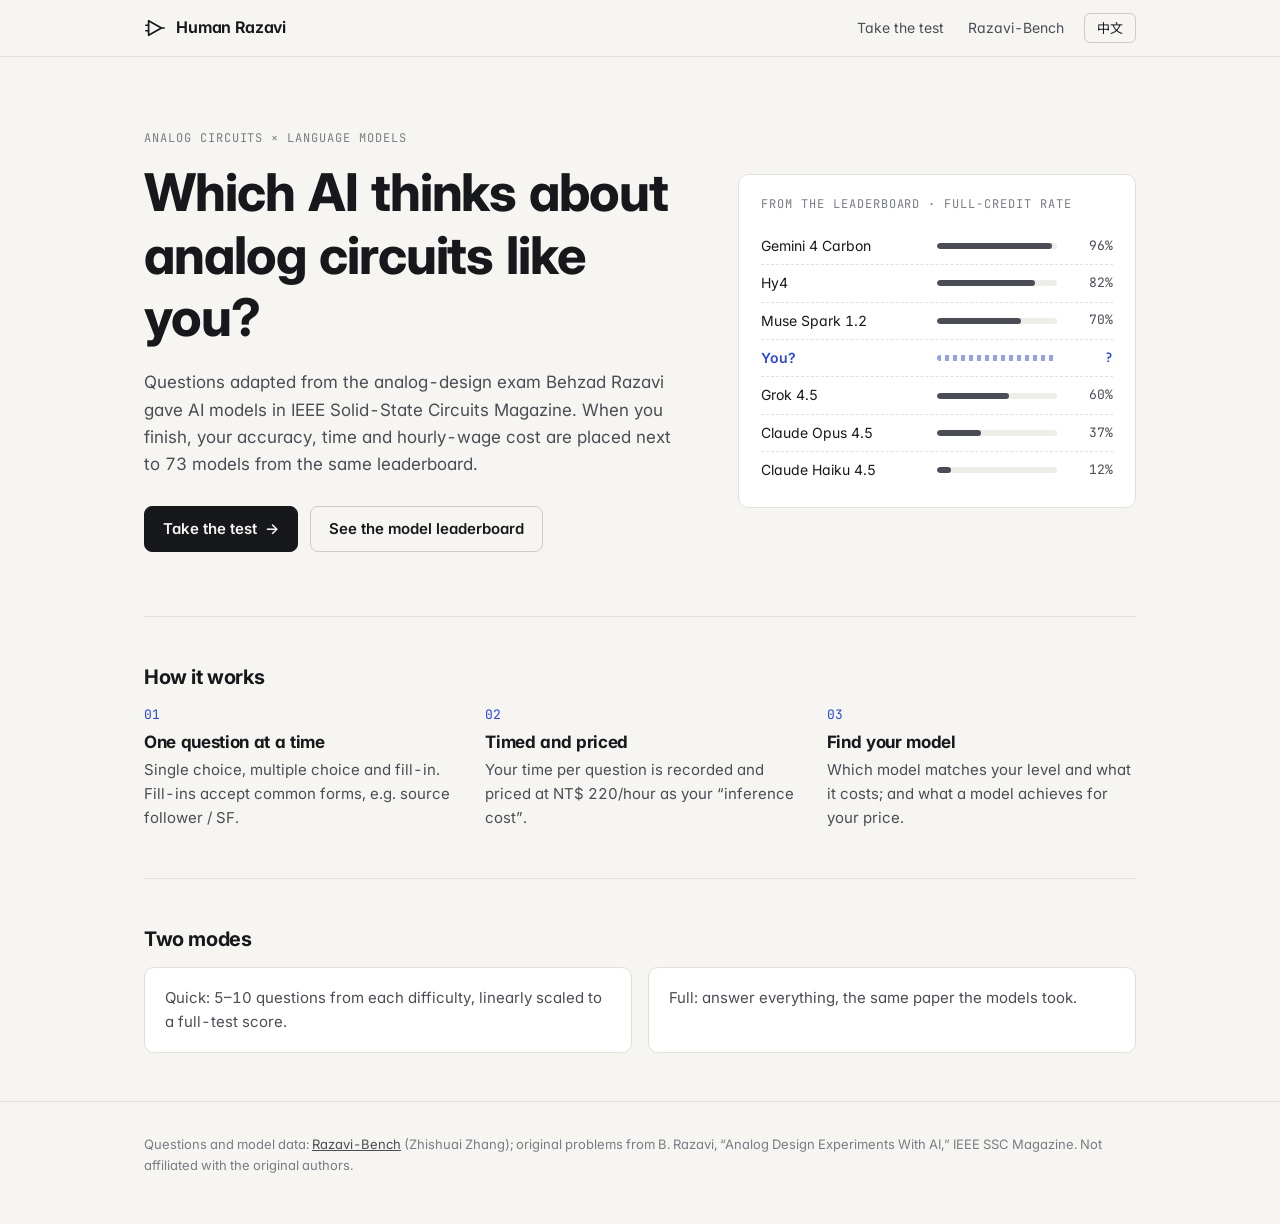
==== index.html @ 3e72ee9e "Add human test site for Razavi-Bench: landing page, test runner, data schemas - index.html: landing " ====
<!doctype html>
<html lang="zh-Hant">
<head>
<meta charset="utf-8">
<meta name="viewport" content="width=device-width, initial-scale=1">
<title>Human Razavi</title>
<meta name="description" content="Take the analog-circuit questions from Razavi-Bench and see which AI model you match.">
<link rel="icon" href="data:image/svg+xml,%3Csvg xmlns='http://www.w3.org/2000/svg' viewBox='0 0 32 32'%3E%3Crect width='32' height='32' rx='7' fill='%2317181c'/%3E%3Cpath d='M9 8v16l14-8z' fill='none' stroke='%23fff' stroke-width='2.4' stroke-linejoin='round'/%3E%3C/svg%3E">
<link rel="preconnect" href="https://fonts.googleapis.com">
<link rel="preconnect" href="https://fonts.gstatic.com" crossorigin>
<link href="https://fonts.googleapis.com/css2?family=Inter:wght@400;500;600;700;800&family=JetBrains+Mono:wght@400;500&family=Noto+Sans+TC:wght@400;500;700&display=swap" rel="stylesheet">
<link rel="stylesheet" href="css/style.css">
</head>
<body>
<header class="top">
  <div class="wrap">
    <a class="brand" href="index.html">
      <svg viewBox="0 0 24 24" fill="none" stroke="currentColor" stroke-width="1.8" stroke-linejoin="round" aria-hidden="true"><path d="M5 4v16l14-8z"/><path d="M2 9h3M2 15h3M19 12h3" stroke-linecap="round"/></svg>
      Human Razavi
    </a>
    <nav>
      <a href="test.html" data-i18n="nav.test" class="hide-sm"></a>
      <a href="https://razavi-bench.tokenzhang.com/" target="_blank" rel="noopener" data-i18n="nav.bench"></a>
      <button class="lang" type="button" data-lang-toggle data-i18n="lang.switch"></button>
    </nav>
  </div>
</header>

<main class="wrap">
  <section class="hero">
    <div>
      <div class="kicker" data-i18n="home.kicker"></div>
      <h1 data-i18n-html="home.title"></h1>
      <p class="lede" data-i18n-html="home.lede"></p>
      <div class="ctas">
        <a class="btn" href="test.html"><span data-i18n="home.cta"></span><span class="arr">→</span></a>
        <a class="btn ghost" href="https://razavi-bench.tokenzhang.com/" target="_blank" rel="noopener" data-i18n="home.cta2"></a>
      </div>
    </div>
    <div class="card ladder" id="ladder" hidden>
      <div class="kicker" data-i18n="home.ladder"></div>
      <div id="ladderRows"></div>
    </div>
  </section>

  <section class="section">
    <h2 data-i18n="home.how"></h2>
    <div class="steps">
      <div class="step"><div class="n">01</div><h3 data-i18n="home.step1.t"></h3><p data-i18n="home.step1.d"></p></div>
      <div class="step"><div class="n">02</div><h3 data-i18n="home.step2.t"></h3><p data-i18n="home.step2.d"></p></div>
      <div class="step"><div class="n">03</div><h3 data-i18n="home.step3.t"></h3><p data-i18n="home.step3.d"></p></div>
    </div>
  </section>

  <section class="section">
    <h2 data-i18n="home.modes"></h2>
    <div class="modes">
      <div class="card" data-i18n="home.mode.quick"></div>
      <div class="card" data-i18n="home.mode.full"></div>
    </div>
  </section>
</main>

<footer class="foot">
  <div class="wrap" data-i18n-html="home.credit"></div>
</footer>

<script src="js/i18n.js"></script>
<script>
(async function () {
  I18N_VARS = { n: '70+', wage: 220, min: 5, max: 10, bench: 'https://razavi-bench.tokenzhang.com/' };
  let models = [];
  try {
    const [cfg, m] = await Promise.all([loadJSON('data/config.json'), loadJSON('data/models.json')]);
    models = m.models;
    I18N_VARS = { n: models.length, wage: cfg.hourlyWageTWD, min: cfg.quickMode.perLevelMin, max: cfg.quickMode.perLevelMax, bench: cfg.benchUrl };
  } catch (e) { console.warn(e); }
  applyStatic();
  if (!models.length) return;

  // A few models spread across the accuracy range, with an empty "you?" slot in the middle.
  const sorted = models.slice().sort((a, b) => b.accuracy - a.accuracy);
  const picks = [0, 0.12, 0.3, 0.5, 0.72, 0.9].map(f => sorted[Math.round(f * (sorted.length - 1))]);
  const rows = picks.map(m => `<div class="lad-row"><span class="lad-name">${m.name}</span><span class="lad-bar"><i style="width:${m.accuracy}%"></i></span><span class="lad-val">${Math.round(m.accuracy)}%</span></div>`);
  rows.splice(3, 0, `<div class="lad-row you"><span class="lad-name" data-i18n="home.you"></span><span class="lad-bar"></span><span class="lad-val">?</span></div>`);
  document.getElementById('ladderRows').innerHTML = rows.join('');
  document.getElementById('ladder').hidden = false;
  applyStatic();
})();
</script>
</body>
</html>
---- css/style.css ----
:root {
  --bg: #f6f5f1;
  --surface: #ffffff;
  --sunk: #efede7;
  --ink: #17181c;
  --ink-2: #4a4d55;
  --muted: #7a7d85;
  --line: #e2e0d9;
  --line-2: #cfccc3;
  --accent: #2b47d6;
  --accent-ink: #ffffff;
  --accent-soft: #e6eafb;
  --good: #1c7a45;
  --good-soft: #e3f2e9;
  --bad: #b3261e;
  --bad-soft: #f8e5e3;
  --dot: #9a9ca3;
  --font: "Inter", "Noto Sans TC", system-ui, -apple-system, "PingFang TC", "Microsoft JhengHei", sans-serif;
  --mono: "JetBrains Mono", ui-monospace, "SFMono-Regular", Menlo, monospace;
  --r: 10px;
  color-scheme: light;
}
@media (prefers-color-scheme: dark) {
  :root:not([data-theme="light"]) {
    --bg: #111215; --surface: #1a1b20; --sunk: #15161a; --ink: #ececef; --ink-2: #b9bbc2; --muted: #8a8d96;
    --line: #2a2c33; --line-2: #3a3d45; --accent: #8a9bff; --accent-ink: #0f1020; --accent-soft: #23284a;
    --good: #5cc98a; --good-soft: #17301f; --bad: #f08079; --bad-soft: #3a1c1a; --dot: #6b6e77;
    color-scheme: dark;
  }
}
:root[data-theme="dark"] {
  --bg: #111215; --surface: #1a1b20; --sunk: #15161a; --ink: #ececef; --ink-2: #b9bbc2; --muted: #8a8d96;
  --line: #2a2c33; --line-2: #3a3d45; --accent: #8a9bff; --accent-ink: #0f1020; --accent-soft: #23284a;
  --good: #5cc98a; --good-soft: #17301f; --bad: #f08079; --bad-soft: #3a1c1a; --dot: #6b6e77;
  color-scheme: dark;
}

* { box-sizing: border-box; }
html { -webkit-text-size-adjust: 100%; }
body {
  margin: 0; background: var(--bg); color: var(--ink);
  font: 16px/1.6 var(--font); font-feature-settings: "tnum" 1, "cv11" 1;
  -webkit-font-smoothing: antialiased;
}
a { color: inherit; }
button { font: inherit; color: inherit; }
img { max-width: 100%; }
sub, sup { font-size: .72em; line-height: 0; }
.mono { font-family: var(--mono); }
.muted { color: var(--muted); }

.wrap { max-width: 1040px; margin: 0 auto; padding: 0 24px; }
.wrap.narrow { max-width: 760px; }

/* header */
.top { border-bottom: 1px solid var(--line); background: var(--bg); position: sticky; top: 0; z-index: 10; }
.top .wrap { display: flex; align-items: center; gap: 20px; height: 56px; }
.brand { display: flex; align-items: center; gap: 10px; font-weight: 650; text-decoration: none; letter-spacing: -.01em; }
.brand svg { width: 22px; height: 22px; }
.top nav { margin-left: auto; display: flex; align-items: center; gap: 4px; }
.top nav a { text-decoration: none; color: var(--ink-2); font-size: 14px; padding: 6px 10px; border-radius: 6px; }
.top nav a:hover { color: var(--ink); background: var(--sunk); }
.lang { border: 1px solid var(--line-2); background: transparent; border-radius: 6px; padding: 4px 10px; font-size: 13px; cursor: pointer; margin-left: 6px; min-width: 52px; }
.lang:hover { border-color: var(--ink-2); }

/* buttons */
.btn { display: inline-flex; align-items: center; gap: 8px; border: 1px solid var(--ink); background: var(--ink); color: var(--bg);
  padding: 10px 18px; border-radius: 8px; font-weight: 600; font-size: 15px; text-decoration: none; cursor: pointer; transition: opacity .15s; }
.btn:hover { opacity: .86; }
.btn:disabled { opacity: .35; cursor: not-allowed; }
.btn.ghost { background: transparent; color: var(--ink); border-color: var(--line-2); }
.btn.ghost:hover { border-color: var(--ink-2); opacity: 1; }
.btn.small { padding: 6px 12px; font-size: 13px; }
.btn .arr { transition: transform .15s; }
.btn:hover .arr { transform: translateX(2px); }
.linkbtn { background: none; border: 0; padding: 0; color: var(--muted); font-size: 14px; cursor: pointer; text-decoration: underline; text-underline-offset: 3px; }
.linkbtn:hover { color: var(--ink); }

.kicker { font-family: var(--mono); font-size: 12px; letter-spacing: .08em; text-transform: uppercase; color: var(--muted); }
.card { background: var(--surface); border: 1px solid var(--line); border-radius: var(--r); }
h1, h2, h3 { letter-spacing: -.02em; line-height: 1.2; }
h2 { font-size: 20px; margin: 0 0 16px; }

/* ===== home ===== */
.hero { display: grid; grid-template-columns: 1.15fr .85fr; gap: 56px; padding: 72px 0 64px; align-items: center; }
.hero h1 { font-size: clamp(34px, 5vw, 52px); margin: 14px 0 20px; font-weight: 750; }
.hero p.lede { color: var(--ink-2); font-size: 17px; max-width: 34em; margin: 0 0 28px; }
.hero .ctas { display: flex; gap: 12px; flex-wrap: wrap; }

.ladder { padding: 20px 22px 18px; }
.ladder .kicker { margin-bottom: 14px; }
.lad-row { display: grid; grid-template-columns: minmax(0, 1fr) 120px 44px; gap: 12px; align-items: center; padding: 7px 0; font-size: 14px; }
.lad-row + .lad-row { border-top: 1px dashed var(--line); }
.lad-name { white-space: nowrap; overflow: hidden; text-overflow: ellipsis; }
.lad-bar { height: 6px; background: var(--sunk); border-radius: 3px; overflow: hidden; }
.lad-bar i { display: block; height: 100%; background: var(--ink-2); border-radius: 3px; }
.lad-val { text-align: right; font-family: var(--mono); font-size: 13px; color: var(--ink-2); }
.lad-row.you { color: var(--accent); font-weight: 600; }
.lad-row.you .lad-bar { background: repeating-linear-gradient(90deg, var(--accent) 0 4px, transparent 4px 8px); opacity: .5; }
.lad-row.you .lad-val { color: var(--accent); }

.section { padding: 48px 0; border-top: 1px solid var(--line); }
.steps { display: grid; grid-template-columns: repeat(3, 1fr); gap: 32px; }
.step .n { font-family: var(--mono); font-size: 13px; color: var(--accent); }
.step h3 { font-size: 17px; margin: 6px 0 6px; }
.step p { margin: 0; color: var(--ink-2); font-size: 15px; }
.modes { display: grid; grid-template-columns: 1fr 1fr; gap: 16px; }
.modes .card { padding: 18px 20px; color: var(--ink-2); font-size: 15px; }
.foot { padding: 32px 0 48px; color: var(--muted); font-size: 13px; border-top: 1px solid var(--line); }
.foot a { color: var(--ink-2); }

/* ===== test ===== */
.view { padding: 40px 0 72px; }
.view[hidden] { display: none; }
.err { padding: 16px 18px; border: 1px solid var(--bad); background: var(--bad-soft); border-radius: var(--r); color: var(--ink); }

.start-head { display: flex; justify-content: space-between; align-items: end; gap: 16px; flex-wrap: wrap; margin-bottom: 24px; }
.start-head h1 { font-size: 30px; margin: 6px 0 0; }
.levels-strip { display: flex; gap: 6px; flex-wrap: wrap; font-size: 13px; color: var(--muted); }
.levels-strip span { border: 1px solid var(--line); border-radius: 999px; padding: 2px 10px; background: var(--surface); }
.mode-grid { display: grid; grid-template-columns: 1fr 1fr; gap: 16px; }
.mode { padding: 22px 22px 20px; display: flex; flex-direction: column; gap: 10px; }
.mode h3 { margin: 0; font-size: 19px; }
.mode p { margin: 0; color: var(--ink-2); font-size: 15px; }
.mode .row { display: flex; align-items: center; justify-content: space-between; gap: 12px; margin-top: auto; padding-top: 12px; flex-wrap: wrap; }
.stepper { display: inline-flex; align-items: center; border: 1px solid var(--line-2); border-radius: 8px; overflow: hidden; }
.stepper button { width: 34px; height: 34px; border: 0; background: transparent; cursor: pointer; font-size: 18px; }
.stepper button:hover { background: var(--sunk); }
.stepper output { min-width: 34px; text-align: center; font-family: var(--mono); }
.rules { margin-top: 20px; font-size: 14px; color: var(--muted); }

.qbar { display: flex; align-items: center; gap: 14px; font-size: 14px; color: var(--ink-2); margin-bottom: 10px; flex-wrap: wrap; }
.qbar .chip { font-size: 12px; border: 1px solid var(--line-2); border-radius: 999px; padding: 1px 9px; color: var(--ink-2); }
.qbar .timer { margin-left: auto; font-family: var(--mono); color: var(--ink); }
.pbar { height: 3px; background: var(--line); border-radius: 2px; margin-bottom: 28px; overflow: hidden; }
.pbar i { display: block; height: 100%; background: var(--ink); transition: width .25s; }

.qcard { padding: 28px; }
.qnum { font-family: var(--mono); font-size: 13px; color: var(--muted); margin-bottom: 8px; }
.qtext { font-size: 19px; line-height: 1.65; margin: 0 0 20px; }
.figs { display: grid; gap: 12px; margin: 0 0 22px; }
.figs figure { margin: 0; background: #fff; border: 1px solid var(--line); border-radius: 8px; padding: 12px; text-align: center; }
.figs img { display: block; margin: 0 auto; max-height: 360px; width: auto; }
.figs figcaption { font-size: 13px; color: #6b6e76; margin-top: 6px; }
.hint { font-size: 13px; color: var(--muted); margin-bottom: 8px; }
.opts { display: grid; gap: 8px; }
.opt { display: flex; gap: 12px; align-items: flex-start; padding: 12px 14px; border: 1px solid var(--line); border-radius: 8px; cursor: pointer; background: var(--surface); transition: border-color .12s, background .12s; }
.opt:hover { border-color: var(--line-2); }
.opt input { position: absolute; opacity: 0; pointer-events: none; }
.opt .key { flex: none; width: 24px; height: 24px; border: 1px solid var(--line-2); display: grid; place-items: center; font-family: var(--mono); font-size: 12px; color: var(--ink-2); }
.opt.radio .key { border-radius: 50%; }
.opt.check .key { border-radius: 5px; }
.opt.sel { border-color: var(--accent); background: var(--accent-soft); }
.opt.sel .key { background: var(--accent); border-color: var(--accent); color: var(--accent-ink); }
.opt:has(input:focus-visible) { outline: 2px solid var(--accent); outline-offset: 2px; }
.fill { width: 100%; font: inherit; font-size: 18px; padding: 12px 14px; border: 1px solid var(--line-2); border-radius: 8px; background: var(--surface); color: var(--ink); }
.fill:focus { outline: none; border-color: var(--accent); box-shadow: 0 0 0 3px var(--accent-soft); }
.qactions { display: flex; align-items: center; gap: 12px; margin-top: 24px; }
.qactions .linkbtn:last-child { margin-left: auto; }

/* results */
.res-head { margin-bottom: 28px; }
.res-head h1 { font-size: clamp(30px, 4.6vw, 46px); margin: 8px 0 8px; font-weight: 750; }
.res-head h1 em { font-style: normal; color: var(--accent); }
.res-head p { margin: 0; color: var(--ink-2); }
.stats { display: grid; grid-template-columns: repeat(3, 1fr); gap: 0; border: 1px solid var(--line); border-radius: var(--r); background: var(--surface); margin-bottom: 16px; }
.stat { padding: 18px 20px; }
.stat + .stat { border-left: 1px solid var(--line); }
.stat .lbl { font-size: 13px; color: var(--muted); }
.stat .val { font-size: 30px; font-weight: 700; letter-spacing: -.02em; margin: 2px 0; font-variant-numeric: tabular-nums; }
.stat .sub { font-size: 13px; color: var(--ink-2); }
.cmp-grid { display: grid; grid-template-columns: 1fr 1fr; gap: 16px; margin-bottom: 16px; }
.cmp { padding: 18px 20px; }
.cmp .q { font-size: 13px; color: var(--muted); }
.cmp .name { font-size: 22px; font-weight: 700; margin: 4px 0 12px; letter-spacing: -.01em; }
.cmp .prov { font-size: 13px; color: var(--muted); font-weight: 400; margin-left: 6px; }
.cmp dl { display: grid; grid-template-columns: auto 1fr; gap: 6px 16px; margin: 0; font-size: 14px; }
.cmp dt { color: var(--muted); }
.cmp dd { margin: 0; }
.cmp dd b { font-variant-numeric: tabular-nums; }
.cmp dd span { color: var(--ink-2); margin-left: 6px; }
.beat { font-size: 14px; color: var(--ink-2); margin: 0 0 32px; }

.block { margin-top: 36px; }
.block h2 { display: flex; align-items: baseline; justify-content: space-between; gap: 12px; flex-wrap: wrap; }
.chartbox { padding: 16px 12px 8px; position: relative; }
.chartbox svg { display: block; width: 100%; height: auto; overflow: visible; }
.chartbox .axis text { fill: var(--muted); font: 11px var(--mono); }
.chartbox .grid line { stroke: var(--line); }
.chartbox .dot { fill: var(--dot); stroke: var(--surface); stroke-width: 1.5; }
.chartbox .dot.hl { fill: var(--ink); }
.chartbox .you { fill: var(--accent); stroke: var(--surface); stroke-width: 2; }
.chartbox .lbl { fill: var(--ink); font: 600 12px var(--font); }
.chartbox .lbl.you-l { fill: var(--accent); }
.chartbox .lbl-bg { stroke: var(--surface); stroke-width: 4; stroke-linejoin: round; paint-order: stroke; }
.chartbox .hit { fill: transparent; cursor: default; }
.tip { position: absolute; pointer-events: none; background: var(--ink); color: var(--bg); font-size: 12px; padding: 6px 9px; border-radius: 6px; white-space: nowrap; transform: translate(-50%, calc(-100% - 10px)); opacity: 0; transition: opacity .1s; }
.tip.on { opacity: 1; }
.note { font-size: 13px; color: var(--muted); margin: 8px 4px 0; }

table.lv { width: 100%; border-collapse: collapse; font-size: 14px; background: var(--surface); border: 1px solid var(--line); border-radius: var(--r); overflow: hidden; }
table.lv th, table.lv td { padding: 10px 14px; text-align: right; border-bottom: 1px solid var(--line); font-variant-numeric: tabular-nums; }
table.lv th:first-child, table.lv td:first-child { text-align: left; }
table.lv th { font-weight: 500; color: var(--muted); font-size: 13px; background: var(--sunk); }
table.lv tr:last-child td { border-bottom: 0; }
.tblwrap { overflow-x: auto; }

.review { display: grid; gap: 8px; }
.rv { background: var(--surface); border: 1px solid var(--line); border-radius: 8px; }
.rv summary { list-style: none; display: grid; grid-template-columns: 34px 1fr auto auto; gap: 12px; align-items: center; padding: 12px 14px; cursor: pointer; }
.rv summary::-webkit-details-marker { display: none; }
.rv .no { font-family: var(--mono); font-size: 13px; color: var(--muted); }
.rv .sm { overflow: hidden; text-overflow: ellipsis; white-space: nowrap; font-size: 15px; }
.rv .tm { font-family: var(--mono); font-size: 12px; color: var(--muted); }
.mark { font-size: 12px; font-weight: 600; padding: 2px 8px; border-radius: 999px; display: inline-flex; gap: 4px; align-items: center; }
.mark.ok { color: var(--good); background: var(--good-soft); }
.mark.no { color: var(--bad); background: var(--bad-soft); }
.rv .body { padding: 4px 16px 16px 60px; border-top: 1px dashed var(--line); }
.rv .body .qtext { font-size: 16px; margin: 12px 0; }
.rv .body .figs img { max-height: 260px; }
.ans { display: grid; grid-template-columns: max-content 1fr; gap: 6px 16px; font-size: 14px; margin: 10px 0; }
.ans dt { color: var(--muted); }
.ans dd { margin: 0; }
.ans dd.bad { color: var(--bad); }
.ans dd.good { color: var(--good); }
.expl { font-size: 14px; color: var(--ink-2); background: var(--sunk); border-radius: 6px; padding: 10px 12px; margin-top: 8px; }
.expl b:first-child { color: var(--ink); margin-right: 6px; }
.endrow { display: flex; gap: 12px; flex-wrap: wrap; margin-top: 36px; }

@media (max-width: 820px) {
  .hero { grid-template-columns: 1fr; gap: 36px; padding: 44px 0 40px; }
  .steps, .modes, .mode-grid, .cmp-grid { grid-template-columns: 1fr; }
  .steps { gap: 22px; }
}
@media (max-width: 560px) {
  .wrap { padding: 0 16px; }
  .top .wrap { gap: 10px; }
  .top nav a.hide-sm { display: none; }
  .qcard { padding: 20px 16px; }
  .qtext { font-size: 17px; }
  .stats { grid-template-columns: 1fr; }
  .stat + .stat { border-left: 0; border-top: 1px solid var(--line); }
  .rv summary { grid-template-columns: 28px 1fr auto; }
  .rv .tm { display: none; }
  .rv .body { padding-left: 16px; }
  .lad-row { grid-template-columns: minmax(0, 1fr) 72px 40px; }
}
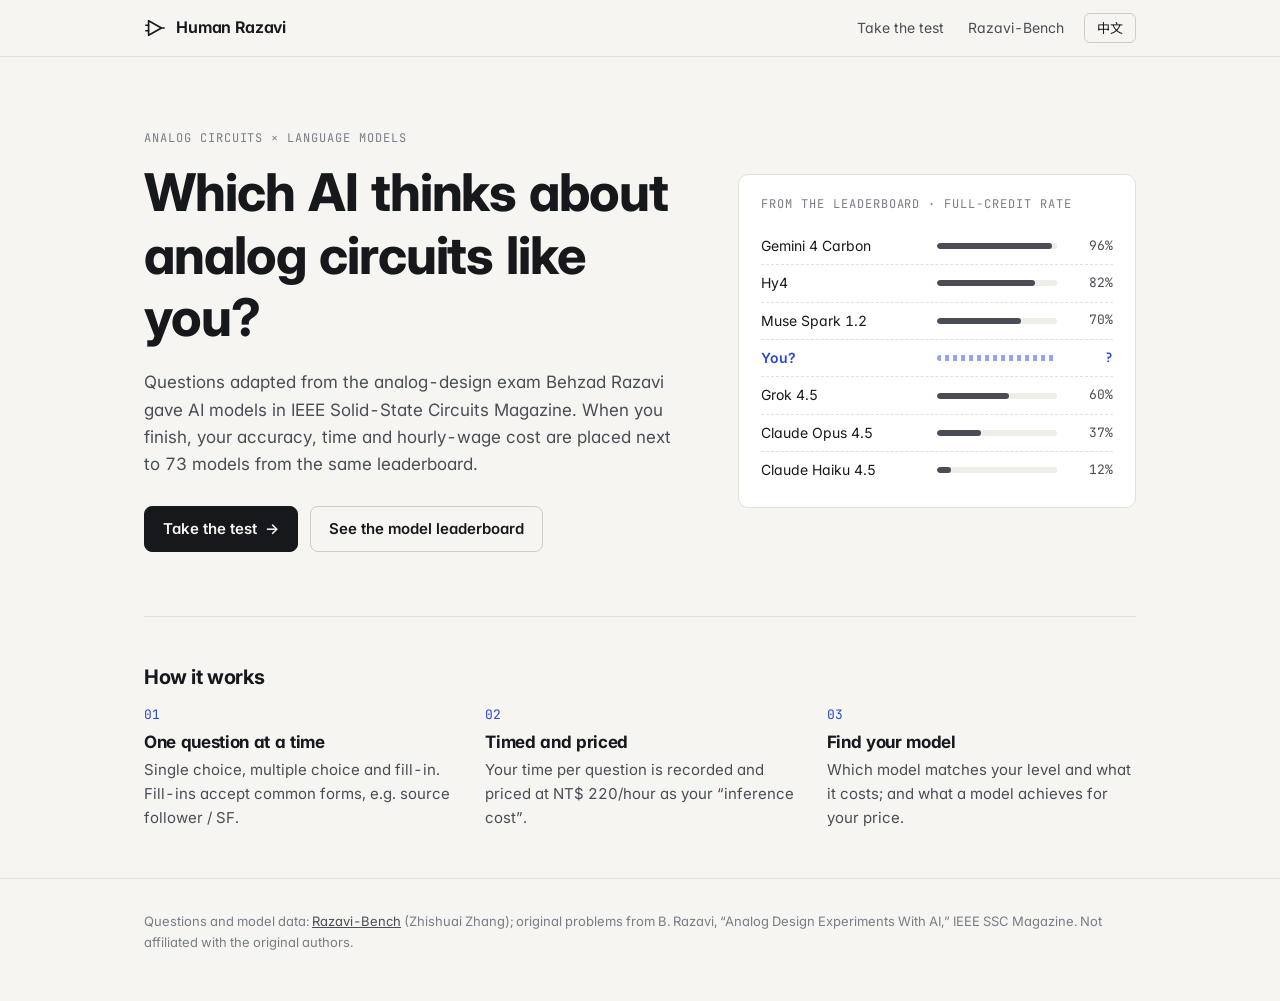
==== commit 84201edd: "index.html de-slop" ====
--- a/index.html
+++ b/index.html
@@ -51,14 +51,6 @@
       <div class="step"><div class="n">03</div><h3 data-i18n="home.step3.t"></h3><p data-i18n="home.step3.d"></p></div>
     </div>
   </section>
-
-  <section class="section">
-    <h2 data-i18n="home.modes"></h2>
-    <div class="modes">
-      <div class="card" data-i18n="home.mode.quick"></div>
-      <div class="card" data-i18n="home.mode.full"></div>
-    </div>
-  </section>
 </main>
 
 <footer class="foot">
